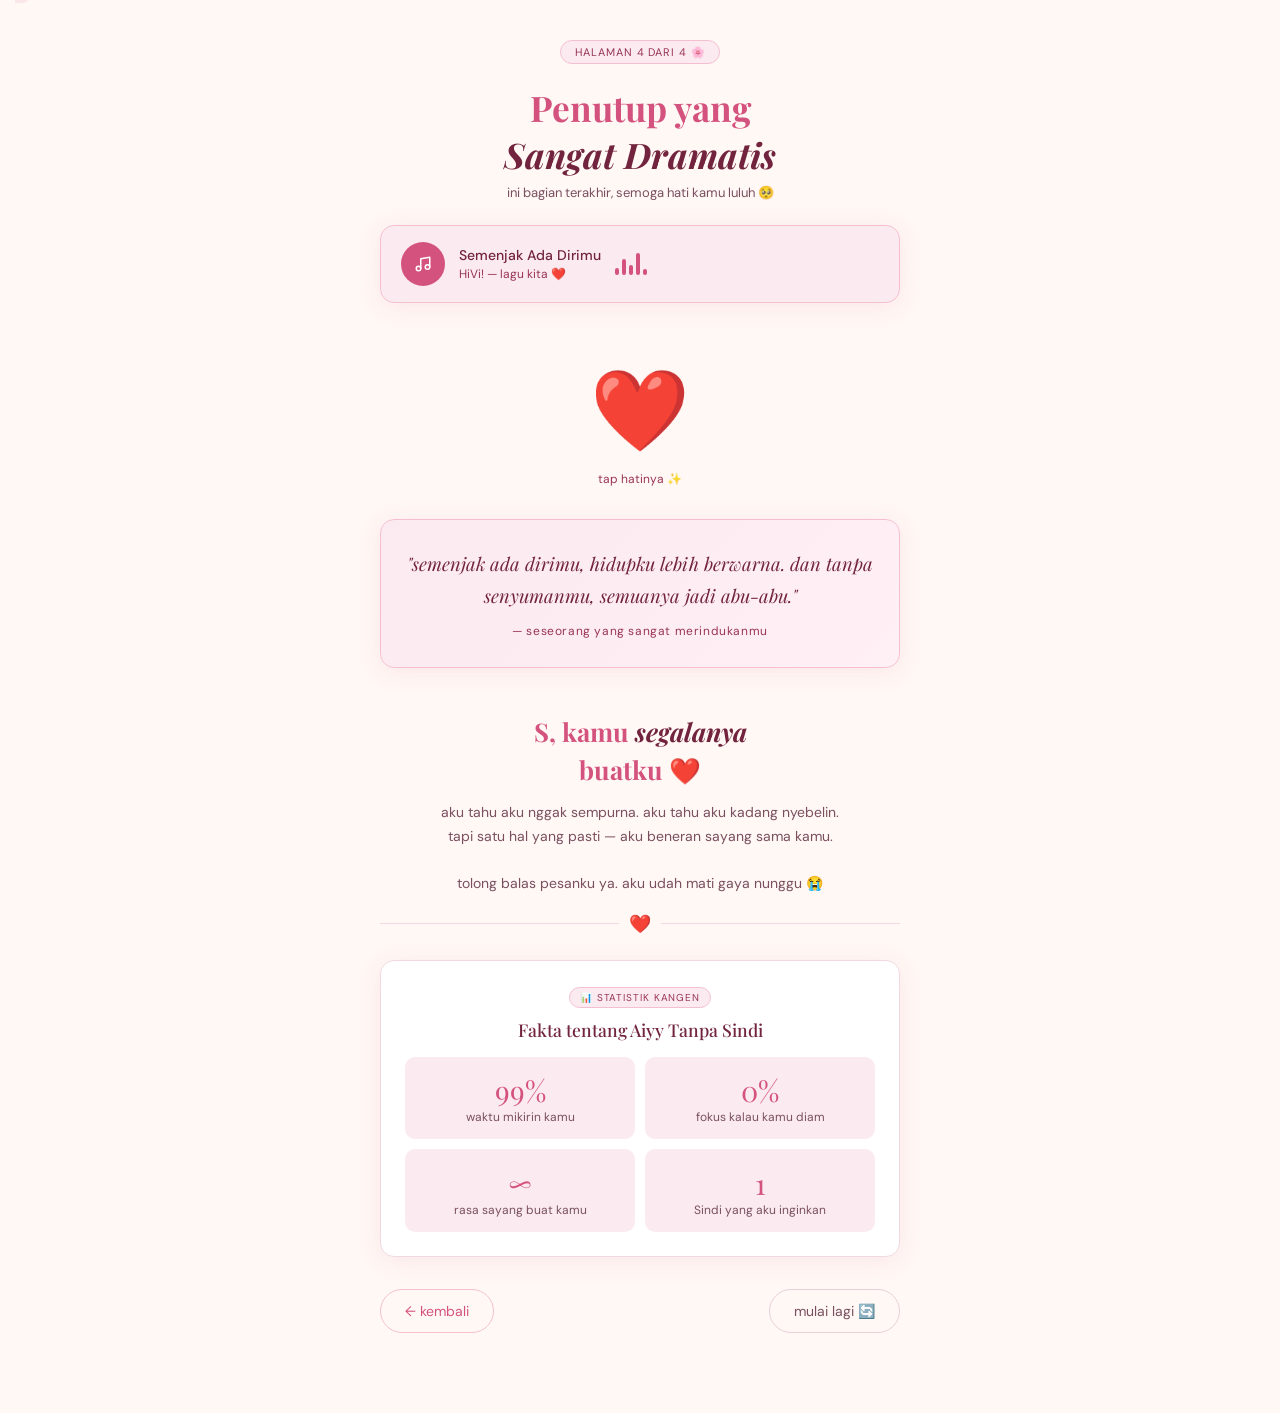
==== halaman4.html @ 0553711d "Add files via upload" ====
<!DOCTYPE html>
<html lang="id">
<head>
  <meta charset="UTF-8" />
  <meta name="viewport" content="width=device-width, initial-scale=1.0" />
  <title>Untuk Sindi — Penutup</title>
  <link rel="stylesheet" href="style.css" />
  <style>
    .page-header { text-align: center; padding: 2.5rem 1rem 1.5rem; }
    .page-header h1 {
      font-family: 'Playfair Display', serif;
      font-size: clamp(1.6rem, 6vw, 2.2rem);
      color: var(--pink);
      margin-bottom: 0.4rem;
    }
    .page-header h1 em { font-style: italic; color: var(--pink-dk); }
    .page-header p { font-size: 13px; color: var(--text-m); }

    /* big heart animation */
    .big-heart-wrap { text-align: center; padding: 2rem 0; }
    .big-heart {
      font-size: 5rem;
      display: inline-block;
      animation: bigpulse 1.4s ease-in-out infinite;
    }
    @keyframes bigpulse { 0%,100%{transform:scale(1)} 50%{transform:scale(1.15)} }

    /* floating hearts on click */
    .heart-burst { position: fixed; pointer-events: none; z-index: 999; font-size: 1.8rem; animation: burst 1.2s ease forwards; }
    @keyframes burst { 0%{transform:translateY(0) scale(0.5);opacity:1} 100%{transform:translateY(-120px) scale(1.2);opacity:0} }

    .quote-card {
      background: linear-gradient(135deg, var(--pink-bg) 0%, #fff0f5 100%);
      border: 1px solid var(--pink-l);
      border-radius: var(--radius);
      padding: 1.75rem 1.5rem;
      text-align: center;
      margin-bottom: 1.25rem;
      box-shadow: var(--shadow);
    }
    .quote-card blockquote {
      font-family: 'Playfair Display', serif;
      font-size: 1.15rem;
      font-style: italic;
      color: var(--pink-dk);
      line-height: 1.7;
    }
    .quote-card cite {
      display: block;
      margin-top: 0.75rem;
      font-size: 12px;
      color: var(--pink-md);
      font-style: normal;
      letter-spacing: 0.05em;
    }

    .final-msg {
      text-align: center;
      padding: 1.5rem 1rem 0.5rem;
    }
    .final-msg h2 {
      font-family: 'Playfair Display', serif;
      font-size: 1.6rem;
      color: var(--pink);
      line-height: 1.5;
      margin-bottom: 0.75rem;
    }
    .final-msg h2 em { font-style: italic; color: var(--pink-dk); }
    .final-msg p { font-size: 14px; color: var(--text-m); line-height: 1.7; }

    .tap-hint {
      font-size: 12px;
      color: var(--pink-md);
      text-align: center;
      margin-top: 0.5rem;
      animation: pulse-hint 1.5s ease-in-out infinite;
    }
    @keyframes pulse-hint { 0%,100%{opacity:0.5} 50%{opacity:1} }

    .nav-row { display: flex; justify-content: space-between; align-items: center; gap: 1rem; margin-top: 2rem; }
    .prev-btn {
      background: transparent; color: var(--pink);
      border: 1px solid var(--pink-l); padding: 12px 24px;
      border-radius: 30px; font-size: 14px;
      font-family: 'DM Sans', sans-serif; cursor: pointer;
      text-decoration: none; display: inline-block;
    }
    .restart-btn {
      background: transparent; color: var(--text-m);
      border: 1px solid #E8D0D9; padding: 12px 24px;
      border-radius: 30px; font-size: 14px;
      font-family: 'DM Sans', sans-serif; cursor: pointer;
      text-decoration: none; display: inline-block;
    }
  </style>
</head>
<body>
  <audio id="bgMusic" autoplay loop>
    <source src="music.mp3" type="audio/mpeg">
    Your browser does not support the audio element.
  </audio>
  <div class="petals-bg" id="petalsBg"></div>

  <div class="page active">
    <div class="wrap">

      <div class="page-header">
        <div class="badge">halaman 4 dari 4 🌸</div>
        <h1>Penutup yang<br><em>Sangat Dramatis</em></h1>
        <p>ini bagian terakhir, semoga hati kamu luluh 🥺</p>
      </div>

      <!-- Music -->
      <div class="music-bar">
        <div class="music-disc">
          <svg width="18" height="18" viewBox="0 0 24 24" fill="none" stroke="white" stroke-width="2" stroke-linecap="round" stroke-linejoin="round">
            <path d="M9 18V5l12-2v13"/>
            <circle cx="6" cy="18" r="3"/><circle cx="18" cy="16" r="3"/>
          </svg>
        </div>
        <div class="music-info">
          <div class="music-name">Semenjak Ada Dirimu</div>
          <div class="music-artist">HiVi! — lagu kita ❤️</div>
        </div>
        <div class="music-waves">
          <div class="mwave"></div><div class="mwave"></div>
          <div class="mwave"></div><div class="mwave"></div>
          <div class="mwave"></div>
        </div>
      </div>

      <!-- Big Heart -->
      <div class="big-heart-wrap">
        <span class="big-heart" id="bigHeart">❤️</span>
        <p class="tap-hint">tap hatinya ✨</p>
      </div>

      <!-- Quote -->
      <div class="quote-card">
        <blockquote>"semenjak ada dirimu, hidupku lebih berwarna. dan tanpa senyumanmu, semuanya jadi abu-abu."</blockquote>
        <cite>— seseorang yang sangat merindukanmu</cite>
      </div>

      <!-- Final Message -->
      <div class="final-msg">
        <h2>S, kamu <em>segalanya</em><br>buatku ❤️</h2>
        <p>
          aku tahu aku nggak sempurna. aku tahu aku kadang nyebelin.<br>
          tapi satu hal yang pasti — aku beneran sayang sama kamu.<br><br>
          tolong balas pesanku ya. aku udah mati gaya nunggu 😭
        </p>
      </div>

      <div class="divider">❤️</div>

      <div class="card" style="text-align:center;">
        <div class="card-tag">📊 statistik kangen</div>
        <h2 class="card-title">Fakta tentang Aiyy Tanpa Sindi</h2>
        <div style="display:grid;grid-template-columns:1fr 1fr;gap:10px;margin-top:0.5rem;">
          <div style="background:var(--pink-bg);border-radius:10px;padding:0.9rem;">
            <div style="font-family:'Playfair Display',serif;font-size:1.8rem;color:var(--pink);">99%</div>
            <div style="font-size:12px;color:var(--text-m);">waktu mikirin kamu</div>
          </div>
          <div style="background:var(--pink-bg);border-radius:10px;padding:0.9rem;">
            <div style="font-family:'Playfair Display',serif;font-size:1.8rem;color:var(--pink);">0%</div>
            <div style="font-size:12px;color:var(--text-m);">fokus kalau kamu diam</div>
          </div>
          <div style="background:var(--pink-bg);border-radius:10px;padding:0.9rem;">
            <div style="font-family:'Playfair Display',serif;font-size:1.8rem;color:var(--pink);">∞</div>
            <div style="font-size:12px;color:var(--text-m);">rasa sayang buat kamu</div>
          </div>
          <div style="background:var(--pink-bg);border-radius:10px;padding:0.9rem;">
            <div style="font-family:'Playfair Display',serif;font-size:1.8rem;color:var(--pink);">1</div>
            <div style="font-size:12px;color:var(--text-m);">Sindi yang aku inginkan</div>
          </div>
        </div>
      </div>

      <div class="nav-row">
        <a href="halaman3.html" class="prev-btn">← kembali</a>
        <a href="index.html" class="restart-btn">mulai lagi 🔄</a>
      </div>

    </div>
  </div>

  <script src="script.js"></script>
  <script>
    initPetals();

    // tap heart to burst
    const bigHeart = document.getElementById('bigHeart');
    const emojis = ['❤️','💕','💗','💖','💘','💝'];
    bigHeart.addEventListener('click', function(e) {
      for (let i = 0; i < 6; i++) {
        const h = document.createElement('span');
        h.className = 'heart-burst';
        h.textContent = emojis[Math.floor(Math.random() * emojis.length)];
        const angle = Math.random() * 360;
        const dist  = 40 + Math.random() * 60;
        h.style.left = (e.clientX + Math.cos(angle) * dist - 16) + 'px';
        h.style.top  = (e.clientY + Math.sin(angle) * dist - 16) + 'px';
        document.body.appendChild(h);
        setTimeout(() => h.remove(), 1200);
      }
    });

    // Music resume functionality
    const bgMusic = document.getElementById('bgMusic');
    const savedTime = localStorage.getItem('musicTime');
    if (savedTime) {
      bgMusic.currentTime = parseFloat(savedTime);
    }
    window.addEventListener('beforeunload', () => {
      localStorage.setItem('musicTime', bgMusic.currentTime);
    });
  </script>
</body>
</html>
---- style.css ----
@import url('https://fonts.googleapis.com/css2?family=Playfair+Display:ital,wght@0,500;1,400&family=DM+Sans:wght@300;400;500&display=swap');

:root {
  --pink:    #D4537E;
  --pink-l:  #F4C0D1;
  --pink-bg: #FBEAF0;
  --pink-dk: #72243E;
  --pink-md: #993556;
  --cream:   #FFF8F5;
  --text:    #2C1A22;
  --text-m:  #7A5060;
  --text-l:  #B8899A;
  --white:   #FFFFFF;
  --radius:  14px;
  --shadow:  0 4px 24px rgba(212,83,126,0.10);
}

*, *::before, *::after { box-sizing: border-box; margin: 0; padding: 0; }

body {
  font-family: 'DM Sans', sans-serif;
  background: var(--cream);
  color: var(--text);
  min-height: 100vh;
  overflow-x: hidden;
}

/* ── PETALS ── */
.petals-bg { position: fixed; inset: 0; pointer-events: none; z-index: 0; overflow: hidden; }
.petal {
  position: absolute;
  background: var(--pink-l);
  border-radius: 50% 0 50% 0;
  animation: petalFall linear infinite;
}
@keyframes petalFall {
  0%   { transform: translateY(-20px) rotate(0deg); opacity: 0.4; }
  100% { transform: translateY(110vh) rotate(360deg); opacity: 0; }
}

/* ── NAV DOTS ── */
.nav-dots {
  position: fixed;
  right: 18px;
  top: 50%;
  transform: translateY(-50%);
  display: flex;
  flex-direction: column;
  gap: 10px;
  z-index: 100;
}
.nav-dot {
  width: 9px; height: 9px;
  border-radius: 50%;
  background: var(--pink-l);
  cursor: pointer;
  border: none;
  transition: background 0.2s, transform 0.2s;
}
.nav-dot.active { background: var(--pink); transform: scale(1.3); }

/* ── PAGE WRAPPER ── */
.page {
  display: none;
  position: relative;
  z-index: 1;
  min-height: 100vh;
  animation: fadeIn 0.5s ease;
}
.page.active { display: flex; flex-direction: column; align-items: center; }
@keyframes fadeIn { from { opacity: 0; transform: translateY(16px); } to { opacity: 1; transform: translateY(0); } }

.wrap {
  width: 100%;
  max-width: 560px;
  padding: 0 1.25rem 5rem;
  flex: 1;
}

/* ── NEXT BTN ── */
.next-btn {
  display: block;
  margin: 2rem auto 0;
  background: var(--pink);
  color: white;
  border: none;
  padding: 13px 36px;
  border-radius: 30px;
  font-size: 15px;
  font-family: 'DM Sans', sans-serif;
  font-weight: 500;
  cursor: pointer;
  box-shadow: 0 4px 18px rgba(212,83,126,0.3);
  transition: transform 0.1s, box-shadow 0.1s;
  text-decoration: none;
  text-align: center;
}
.next-btn:hover { transform: scale(1.04); box-shadow: 0 6px 22px rgba(212,83,126,0.4); }

/* ── BADGE ── */
.badge {
  display: inline-block;
  background: var(--pink-bg);
  color: var(--pink-md);
  font-size: 11px;
  letter-spacing: 0.08em;
  padding: 4px 14px;
  border-radius: 20px;
  border: 1px solid var(--pink-l);
  margin-bottom: 1.25rem;
  text-transform: uppercase;
}

/* ── CARD ── */
.card {
  background: var(--white);
  border: 1px solid #F0D9E2;
  border-radius: var(--radius);
  padding: 1.5rem;
  margin-bottom: 1.25rem;
  box-shadow: var(--shadow);
}
.card-tag {
  font-size: 10px;
  letter-spacing: 0.09em;
  text-transform: uppercase;
  color: var(--pink-md);
  background: var(--pink-bg);
  display: inline-block;
  padding: 3px 10px;
  border-radius: 12px;
  margin-bottom: 0.6rem;
  border: 1px solid var(--pink-l);
}
.card-title {
  font-family: 'Playfair Display', serif;
  font-size: 1.1rem;
  font-weight: 500;
  color: var(--pink-dk);
  margin-bottom: 1rem;
}
.card-body {
  font-size: 14.5px;
  color: var(--text-m);
  line-height: 1.8;
}

/* ── DIVIDER ── */
.divider {
  display: flex; align-items: center; gap: 10px;
  margin: 0.5rem 0 1.5rem;
  color: var(--pink-l);
  font-size: 18px;
}
.divider::before, .divider::after {
  content: '';
  flex: 1;
  height: 1px;
  background: #F0D9E2;
}

/* ── HEARTS ANIMATION ── */
.heart-icon { display: inline-block; animation: heartbeat 1.3s ease-in-out infinite; }
.heart-icon:nth-child(2) { animation-delay: 0.15s; }
.heart-icon:nth-child(3) { animation-delay: 0.30s; }
@keyframes heartbeat { 0%,100%{transform:scale(1)} 50%{transform:scale(1.28)} }

.bounce { display: inline-block; animation: bnc 1.6s ease-in-out infinite; }
@keyframes bnc { 0%,100%{transform:translateY(0)} 50%{transform:translateY(-7px)} }

/* ── SORRY LIST ── */
.sorry-list { list-style: none; }
.sorry-list li {
  display: flex; align-items: flex-start; gap: 10px;
  padding: 9px 0; font-size: 14px; color: var(--text-m);
  border-bottom: 1px solid #F9EDF2;
}
.sorry-list li:last-child { border-bottom: none; }
.sorry-check {
  width: 20px; height: 20px;
  background: var(--pink-bg); border: 1px solid var(--pink-l);
  border-radius: 50%; display: flex; align-items: center; justify-content: center;
  flex-shrink: 0; font-size: 11px; color: var(--pink);
}

/* ── COUNTER ── */
.counter-box {
  background: linear-gradient(135deg, var(--pink-bg) 0%, #fff0f5 100%);
  border: 1px solid var(--pink-l);
  border-radius: var(--radius);
  padding: 1.5rem 1.25rem;
  margin-bottom: 1.5rem;
  box-shadow: var(--shadow);
  text-align: center;
}
.counter-label {
  font-size: 11px; letter-spacing: 0.07em; text-transform: uppercase;
  color: var(--pink-md); margin-bottom: 1rem;
}
.counter-nums { display: flex; justify-content: center; gap: 1rem; }
.cnum { text-align: center; }
.cnum-val { font-family: 'Playfair Display', serif; font-size: 2.4rem; font-weight: 500; color: var(--pink-dk); line-height: 1; }
.cnum-lab { font-size: 11px; color: var(--pink-md); margin-top: 4px; text-transform: uppercase; letter-spacing: 0.06em; }

/* ── MUSIC BAR ── */
.music-bar {
  background: var(--pink-bg); border: 1px solid var(--pink-l);
  border-radius: var(--radius); padding: 1rem 1.25rem;
  display: flex; align-items: center; gap: 14px;
  margin-bottom: 1.5rem; box-shadow: var(--shadow);
}
.music-disc {
  width: 44px; height: 44px; background: var(--pink);
  border-radius: 50%; display: flex; align-items: center; justify-content: center;
  flex-shrink: 0; animation: spin 4s linear infinite;
}
@keyframes spin { to { transform: rotate(360deg); } }
.music-name { font-size: 14px; font-weight: 500; color: var(--pink-dk); }
.music-artist { font-size: 12px; color: var(--pink-md); margin-top: 2px; }
.music-waves { display: flex; align-items: flex-end; gap: 3px; height: 22px; }
.mwave { width: 4px; background: var(--pink); border-radius: 2px; animation: wave 0.8s ease-in-out infinite alternate; }
.mwave:nth-child(1){height:7px;animation-delay:0s}
.mwave:nth-child(2){height:16px;animation-delay:.12s}
.mwave:nth-child(3){height:10px;animation-delay:.24s}
.mwave:nth-child(4){height:22px;animation-delay:.36s}
.mwave:nth-child(5){height:6px;animation-delay:.48s}
@keyframes wave { from{transform:scaleY(0.3)} to{transform:scaleY(1)} }

/* ── GAME BUTTONS ── */
.btn-yes {
  background: var(--pink); color: white; border: none;
  padding: 12px 28px; border-radius: 30px; font-size: 15px;
  font-family: 'DM Sans', sans-serif; cursor: pointer; font-weight: 500;
  transition: transform 0.1s, box-shadow 0.1s;
  box-shadow: 0 4px 16px rgba(212,83,126,0.3);
}
.btn-yes:hover { transform: scale(1.05); }
.btn-no {
  background: transparent; color: var(--text-l);
  border: 1px solid #E8D0D9; padding: 12px 28px; border-radius: 30px;
  font-size: 15px; font-family: 'DM Sans', sans-serif; cursor: pointer;
  transition: all 0.15s; position: relative;
}
.btn-row { display: flex; justify-content: center; gap: 12px; align-items: center; flex-wrap: wrap; min-height: 50px; }
.forgive-q { font-size: 15px; color: var(--text); margin-bottom: 1.25rem; font-weight: 500; text-align: center; }
.forgive-win { font-family: 'Playfair Display', serif; font-size: 1.05rem; color: var(--pink); display: none; line-height: 1.6; text-align: center; }

/* ── HEART FIELD ── */
.heart-field {
  position: relative; height: 150px;
  background: var(--pink-bg); border-radius: 10px;
  overflow: hidden; margin: 0.75rem 0;
  border: 1px solid var(--pink-l); cursor: pointer;
}
.fly-heart {
  position: absolute; font-size: 26px; cursor: pointer;
  user-select: none; animation: flyUp 2.2s ease-in forwards;
}
@keyframes flyUp { 0%{transform:translateY(0) rotate(-10deg) scale(1);opacity:1} 80%{opacity:1} 100%{transform:translateY(-160px) rotate(20deg) scale(0.4);opacity:0} }
.heart-score-wrap { text-align: center; }
.heart-score-num { font-family: 'Playfair Display', serif; font-size: 2.5rem; color: var(--pink); }
.heart-score-lbl { font-size: 12px; color: var(--text-m); }
.btn-spawn {
  display: block; margin: 0.75rem auto 0;
  background: var(--pink); color: white; border: none;
  padding: 10px 24px; border-radius: 22px; font-size: 14px;
  font-family: 'DM Sans', sans-serif; cursor: pointer; font-weight: 500;
  box-shadow: 0 3px 12px rgba(212,83,126,0.25); transition: transform 0.1s;
}
.btn-spawn:hover { transform: scale(1.04); }

/* ── QUIZ ── */
.quiz-question { font-size: 15px; font-weight: 500; color: var(--text); margin-bottom: 1rem; line-height: 1.6; }
.quiz-opts { display: flex; flex-direction: column; gap: 8px; }
.quiz-opt {
  background: var(--cream); border: 1px solid #EDD5DE;
  border-radius: 10px; padding: 11px 14px; font-size: 14px;
  color: var(--text); cursor: pointer; text-align: left;
  font-family: 'DM Sans', sans-serif; transition: background 0.15s, border-color 0.15s;
}
.quiz-opt:hover:not(:disabled) { background: var(--pink-bg); border-color: var(--pink-l); }
.quiz-opt.correct { background: #EAF3DE; border-color: #A8D080; color: #2A5A0A; }
.quiz-opt.wrong   { background: #FCEBEB; border-color: #F09595; color: #7A1F1F; }
.quiz-feedback { font-size: 13px; color: var(--text-m); margin-top: 0.75rem; min-height: 18px; line-height: 1.5; }
.quiz-footer { display: flex; justify-content: space-between; align-items: center; margin-top: 1rem; }
.quiz-prog { font-size: 12px; color: var(--text-l); }
.btn-next {
  background: var(--pink); color: white; border: none;
  padding: 8px 20px; border-radius: 18px; font-size: 13px;
  font-family: 'DM Sans', sans-serif; cursor: pointer; display: none;
}
.quiz-result { text-align: center; display: none; padding: 0.5rem 0; }
.quiz-result-score { font-family: 'Playfair Display', serif; font-size: 2rem; color: var(--pink); margin-bottom: 0.5rem; }
.quiz-result-msg { font-size: 14px; color: var(--text-m); }

/* ── SCRATCH ── */
.scratch-hint { font-size: 13px; color: var(--text-m); text-align: center; margin-bottom: 0.75rem; }
#scratchCanvas { display: block; margin: 0 auto; border-radius: 12px; cursor: crosshair; touch-action: none; max-width: 100%; }
.scratch-msg { text-align: center; margin-top: 0.75rem; font-family: 'Playfair Display', serif; font-size: 1.1rem; color: var(--pink); min-height: 28px; line-height: 1.5; }
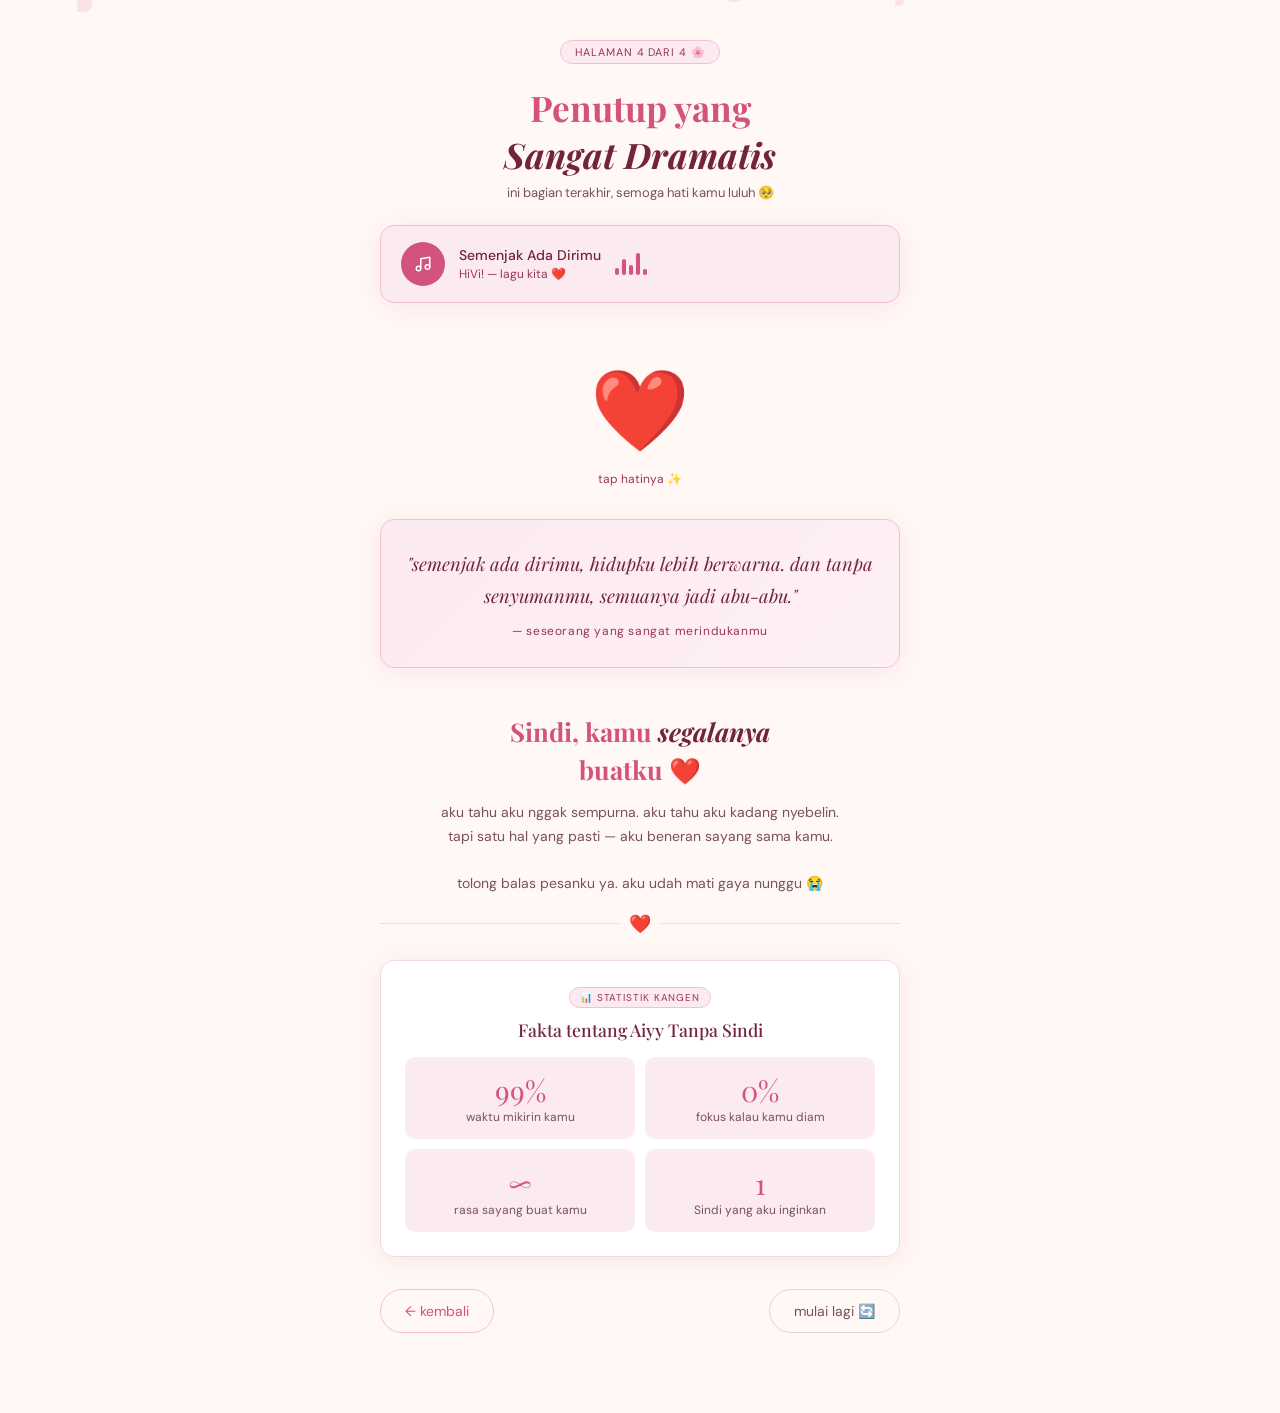
==== commit 5c983890: "Update halaman4.html" ====
--- a/halaman4.html
+++ b/halaman4.html
@@ -143,7 +143,7 @@
 
       <!-- Final Message -->
       <div class="final-msg">
-        <h2>S, kamu <em>segalanya</em><br>buatku ❤️</h2>
+        <h2>Sindi, kamu <em>segalanya</em><br>buatku ❤️</h2>
         <p>
           aku tahu aku nggak sempurna. aku tahu aku kadang nyebelin.<br>
           tapi satu hal yang pasti — aku beneran sayang sama kamu.<br><br>
